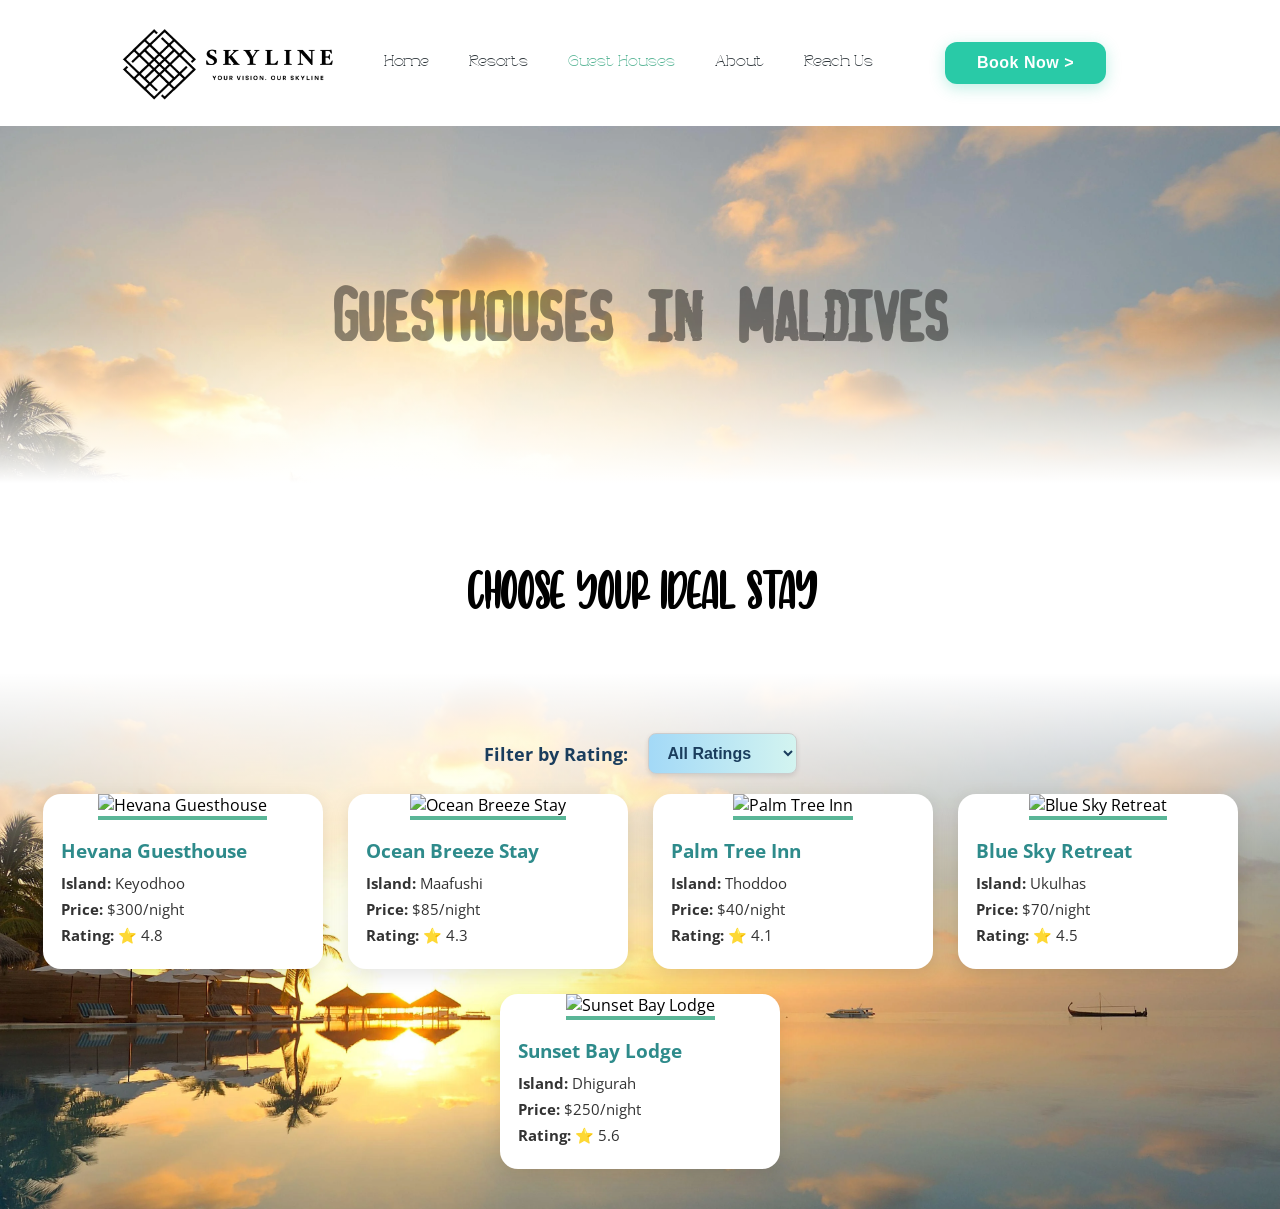
==== guest-houses/index.html @ 6907ae1d "Add files via upload" ====
<!-- Updated guesthouses.html with styled cards -->

<!DOCTYPE html>
<html lang="en">
<head>
  <link rel="stylesheet" href="../fonts/stylesheet.css">
  <link rel="stylesheet" href="https://cdnjs.cloudflare.com/ajax/libs/font-awesome/6.0.0/css/all.min.css">
  <link rel="stylesheet" href="guesthouses.css">
  <link rel="stylesheet" href="../similar.css">
  <meta charset="UTF-8">
  <meta name="viewport" content="width=device-width, initial-scale=1.0">
  <title>Skyline Maldives</title>
  <link rel="icon" type="image/x-icon" href="../imgs/logo2-crop.png">
  <link href="https://fonts.googleapis.com/css2?family=Open+Sans&display=swap" rel="stylesheet">
</head>
<body oncontextmenu="return false;">

  <!-- top part -->
  <header class="top">
    <img class="top-logo" src="../logo/logo.png" alt="image">
    <section class="top-header-section">
      <a href="../">Home</a>
      <a href="../resorts-collection/">Resorts</a>
      <a style="color: rgb(90, 182, 151);" href="">Guest Houses</a>
      <a href="">About</a>
      <a href="">Reach Us</a>
    </section>
    <section class="top-header-buttonsection">
      <button id="booknowbutton" class="top-bookbutton">Book Now ></button>
    </section>  
    <section class="top-section-menu">
      <button id="menuopenorclose" class="buttonsformenu fa-solid fa-bars" onclick="topmenufunc()"></button>
    </section>     
  </header>

  <section id="idmenuforsmallwindow" class="menuforsmallwindow">
    <a href="../index.html">Home</a>
    <a href="../resorts-collection/">Resorts</a>
    <a style="color: rgb(90, 182, 151);" href="">Guest Houses</a>
    <a href="">About</a>
    <a href="">Reach Us</a>
  </section>
 
  <h2 class="top-heading-gh">Guesthouses in Maldives</h2>
  <h2 class="top-heading-gh2">Choose Your Ideal Stay</h2>

  <!-- Guest Houses Display Section -->
  <section class="guesthouse-section">

    <div class="filter-dropdown">
     <label for="ratingFilter">Filter by Rating:</label>
     <select id="ratingFilter" onchange="filterGuesthouses(this.value)">
      <option value="all">All Ratings</option>
      <option value="below4">Below 4 Star</option>
      <option value="4">4 Star</option>
      <option value="5">5 Star</option>
      <option value="5plus">5+ Star</option>
     </select>
    </div>





    <div id="guesthouseContainer" class="guesthouse-container"></div>
  </section>

  <script src="guesthouses.js"></script>
  <script src="../similar.js"></script>
</body>
</html>
---- fonts/stylesheet.css ----
@font-face {
    font-family: 'Austina';
    src: url('Austina.woff2') format('woff2'),
        url('Austina.woff') format('woff');
    font-weight: normal;
    font-style: normal;
    font-display: swap;
}

@font-face {
    font-family: 'Fresh Honey';
    src: url('FreshHoneyRegular.woff2') format('woff2'),
        url('FreshHoneyRegular.woff') format('woff');
    font-weight: normal;
    font-style: normal;
    font-display: swap;
}

@font-face {
    font-family: 'Pelvisthemorko';
    src: url('Pelvisthemorko.woff2') format('woff2'),
        url('Pelvisthemorko.woff') format('woff');
    font-weight: normal;
    font-style: normal;
    font-display: swap;
}

@font-face {
    font-family: 'Grumbear';
    src: url('Grumbear.woff2') format('woff2'),
        url('Grumbear.woff') format('woff');
    font-weight: normal;
    font-style: normal;
    font-display: swap;
}

@font-face {
    font-family: 'MythBusters';
    src: url('MythBusters.woff2') format('woff2'),
        url('MythBusters.woff') format('woff');
    font-weight: normal;
    font-style: normal;
    font-display: swap;
}



@font-face {
    font-family: 'Anecor Gheroos';
    src: url('AnecorGheroos.woff2') format('woff2'),
        url('AnecorGheroos.woff') format('woff');
    font-weight: normal;
    font-style: normal;
    font-display: swap;
}

@font-face {
    font-family: 'Crogue';
    src: url('Crogue.woff2') format('woff2'),
        url('Crogue.woff') format('woff');
    font-weight: normal;
    font-style: normal;
    font-display: swap;
}

@font-face {
    font-family: 'Rosalin Marige';
    src: url('RosalinMarige-Regular.woff2') format('woff2'),
        url('RosalinMarige-Regular.woff') format('woff');
    font-weight: normal;
    font-style: normal;
    font-display: swap;
}
---- guest-houses/guesthouses.css ----
body {
    position: relative;
    height: max-content;
    z-index: 1;
}

.top-heading-gh {
  margin-top: 80px;
  padding-top: 190px;
  text-align: center;
  font-size: 70px;
  padding-bottom: 130px;
  padding-left: 15px;
  padding-right: 15px;
  background: 
    linear-gradient(to bottom, rgba(255, 255, 255, 0) 60%, white 100%),
    url('../imgs/sunset.jpg') no-repeat top center;
  background-size: cover;
  background-position: top;
  background-repeat: no-repeat;
  background-attachment: scroll;
  font-family: 'MythBusters', sans-serif;
  color: rgba(0, 0, 0, 0.427);
  
}

.top-heading-gh2 {
    font-size: 50px;
    margin-top: 30px;
    padding-bottom: 20px;
    padding-top: 20px;
    margin-bottom: 30px;
    text-align: center;
    padding-left: 15px;
    padding-right: 15px;
    font-family: 'Grumbear', sans-serif;
}

.guesthouse-section {
  background: 
    linear-gradient(to top, rgba(255, 255, 255, 0) 60%, white 100%),
    url('../imgs/sunset.jpg') no-repeat top center;
  background-size: cover;
  background-position: center;
  background-repeat: no-repeat;
  background-attachment: scroll;
  padding: 40px 20px;
  font-family: 'Open Sans', sans-serif;
  text-align: center;
}


.filter-buttons {
  margin-bottom: 30px;
}

.filter-buttons select {
  background-color: #e7e7e7;
  color: white;
  border: none;
  padding: 10px 18px;
  border-radius: 8px;
  font-size: 16px;
  font-weight: bold;
  cursor: pointer;
  appearance: none;
  outline: none;
  transition: background-color 0.3s ease;
}

.filter-buttons select:hover {
  background-color: #418a74;
}


.filter-dropdown {
  display: flex;
  align-items: center;
  justify-content: center;
  gap: 10px;
  margin-bottom: 30px;
  font-size: 16px;
  color: #1a5975;
  font-weight: 600;
}

.filter-dropdown label i {
  margin-right: 6px;
  color: #1a5975;
}

.filter-dropdown select {
  background: linear-gradient(to right, #a3d9f7, #d3f4f0);
  border: 2px solid #1a5975;
  border-radius: 10px;
  padding: 10px 16px;
  font-size: 15px;
  color: #1a5975;
  font-weight: 600;
  cursor: pointer;
  transition: all 0.3s ease;
  outline: none;
}

.filter-dropdown select:hover {
  background: linear-gradient(to right, #89cdee, #c1f2ea);
  border-color: #168ca5;
}


.guesthouse-container {
  display: flex;
  flex-wrap: wrap;
  justify-content: center;
  gap: 25px;
}

.guesthouse-card {
  background: white;
  border-radius: 18px;
  box-shadow: 0 6px 20px rgba(0, 0, 0, 0.1);
  width: 280px;
  overflow: hidden;
  transition: transform 0.3s ease, box-shadow 0.3s ease;
}

.guesthouse-card:hover {
  transform: translateY(-8px);
  box-shadow: 0 12px 30px rgba(0, 0, 0, 0.2);
}

.guesthouse-img {
  width: 100%;
  height: 180px;
  object-fit: cover;
  border-bottom: 4px solid #5ab697;
} 

.guesthouse-info {
  padding: 18px;
  text-align: left;
}

.guesthouse-info h3 {
  margin-top: 0;
  color: #2e8b8b;
  margin-bottom: 10px;
}

.guesthouse-info p {
  margin: 6px 0;
  font-size: 15px;
  color: #333;
}

.filter-dropdown {
  margin: 20px auto;
  text-align: center;
}

.filter-dropdown label {
  font-weight: bold;
  font-size: 1.1rem;
  margin-right: 10px;
  color: #1a3d5d; /* deep blue */
}

.filter-dropdown select {
  padding: 10px 15px;
  border-radius: 8px;
  border: 1px solid #ccc;
  font-size: 1rem;
  background-color: #f8faff;
  color: #1a3d5d;
  cursor: pointer;
  box-shadow: 0 2px 5px rgba(0,0,0,0.1);
  transition: all 0.2s ease;
}

.filter-dropdown select:hover {
  border-color: #3498db;
  box-shadow: 0 2px 8px rgba(0,0,0,0.15);
}
---- similar.css ----
@import url('https://fonts.googleapis.com/css2?family=Poppins:wght@100;200;300;400;500;600;700;800;900&display=swap');


:root {
  --primary-color: #29caa7;
  --primary-hover: #1db393;
  --text-dark: #2d353a;
  --text-light: #6c757d;
  --white: #ffffff;
  --bg-light: #f8f9fa;
  --transition: all 0.3s cubic-bezier(0.25, 0.46, 0.45, 0.94);
  --shadow-sm: 0 1px 3px rgba(0,0,0,0.12);
  --shadow-md: 0 4px 6px rgba(0,0,0,0.1);
  --shadow-lg: 0 10px 25px rgba(0,0,0,0.1);
  --radius-sm: 4px;
  --radius-md: 8px;
  --radius-lg: 12px;
}


body {
    margin: 0;
   
}

/** the top part of home page **/

.top {
    position: fixed;
    top: 0;
    left: 0;
    z-index: 9999;
    width: 100%;
    background-color: rgb(255, 255, 255);
    /**background: linear-gradient(to top, rgba(255, 255, 255, 0) 0%, rgb(247, 247, 247) 100%); **/
    display: flex;
    align-items: center;
    justify-content: center;
    /**backdrop-filter: blur(1px); **/
}

.top-logo {
    width:230px;
    height: 86px;
    
    padding-top: 10px;
    padding-bottom: 10px;
    margin-top: 10px;
    margin-bottom: 10px;
}

.top-logo:hover {
    cursor: pointer;
}


.top-header-section {
    display: flex;
    padding-left: 20px;
    padding-right: 20px;
}

.top-header-section a {
    text-decoration: none;
    margin: 20px;
    font-family: 'Rosalin Marige';
    font-size: 16px;
    line-height: 1.7;
    color: rgb(45, 53, 58);
    transition: color 0.5s ease;
    user-select: none;
    -webkit-user-select: none;
    -moz-user-select: none;
    -ms-user-select: none;
}

.top-header-section a:hover {
    color: rgb(90, 182, 151);
    
}


.top-header-buttonsection {
  margin-left: 2rem;
}

.top-bookbutton {
  background-color: var(--primary-color);
  color: var(--white);
  padding: 0.75rem 2rem;
  font-size: 1rem;
  font-weight: 600;
  border: none;
  border-radius: var(--radius-lg);
  cursor: pointer;
  transition: var(--transition);
  box-shadow: 0 4px 15px rgba(41, 202, 167, 0.3);
  letter-spacing: 0.5px;
  display: inline-flex;
  align-items: center;
  gap: 0.5rem;
}

.top-bookbutton:hover {
  background-color: var(--primary-hover);
  transform: translateY(-2px);
  box-shadow: 0 6px 20px rgba(41, 202, 167, 0.4);
}

.top-bookbutton:active {
  transform: translateY(0);
}

.top-bookbutton i {
  transition: var(--transition);
}

.top-bookbutton:hover i {
  transform: translateX(3px);
}

.top-bookbuttonclicked {
  transform: scale(0.95);
}

/** top menu when window is small **/

.displaynone {
    display: none;
}

.displayblock {
    display: block;
}

.top-section-menu {
    
    padding-right: 30px;
    float: right;
    padding-right: 60px;
}

.buttonsformenu {
    display: inline-block;
    color: rgb(0, 89, 255);
    border: none;
    background-color: rgba(255, 228, 196, 0.425);
    padding: 8px 11px 8px 11px;
    border-radius: 3px;
    cursor: pointer;
    transition: 0.2s ease-in;
    display: none;
    
}

.buttonsformenu:hover {
    background-color: rgba(255, 228, 196, 0.514);

}

.menuforsmallwindow {
    width: 100%;
    height: 260px;
    background: white;
    position: fixed;
    top: 10;
    left: 0;
    z-index: 998;
    flex-direction: column;
    text-align: center;
    animation: slideDown 0.5s ease-in forwards;
    display: none;
    left: 0;
    right: 0;
    margin-top: 45px;
    margin-left: auto;
    margin-right: auto;
    padding-top: 10px;
}

.menuforsmallwindow a{
    color: rgba(0, 0, 0, 0.514);
    text-decoration: none;
    font-size: 20px;
    padding-top: 9px;
    padding-bottom: 9px;
    font-family: system-ui, -apple-system, BlinkMacSystemFont, 'Segoe UI', Roboto, Oxygen, Ubuntu, Cantarell, 'Open Sans', 'Helvetica Neue', sans-serif;
    -webkit-user-select: none;
    -moz-user-select: none;
    -ms-user-select: none;
    background-color: none;
    outline: none;
}

.menuforsmallwindow a:hover {
    color: rgb(0, 0, 0);
}

.menuforsmallwindow a:active, .menuforsmallwindow a.active {
  background-color: none;
  outline: none;
}


@keyframes slideDown {
  0% {
    opacity: 0;
    transform: translateY(-300px);
  }
  100% {
    opacity: 1;
    transform: translateY(0);
  }
}

@keyframes slideUp {
  0% {
    opacity: 1;
    transform: translateY(0);
  }
  100% {
    opacity: 0;
    transform: translateY(-300px);
  }
}

/* Animation classes */
.menuforsmallwindow.slide-down {
  animation: slideDown 0.5s ease-in-out forwards;
}

.menuforsmallwindow.slide-up {
  animation: slideUp 0.5s ease-in-out forwards;
}



@media (max-width: 655px) {
  .buttonsformenu {
    margin-right: 20px;
    display: flexbox;
  }

  .top-logo {
    margin-left: 20px;
    display: inline-block;
  }

  .top {
        justify-content: center;
  }
}

@media (max-width: 1120px) {
    .buttonsformenu {
        display: block;
    }

    .top-header-section {
      display: none;
    }

    .top-header-buttonsection {
        display: none;
    }

    .top {
        display: flexbox;
    }

    .top-logo {
        margin-left: 50px; 
        margin-right: 30%;
    }

    .top-headingcontent {
        display: block;
        margin-left: 30%;
    }

    .menuforsmallwindow {
        display: none;
    }
}

@media (max-width: 1120px) {
    .top-logo {
        margin-right: 20%;
    }
}
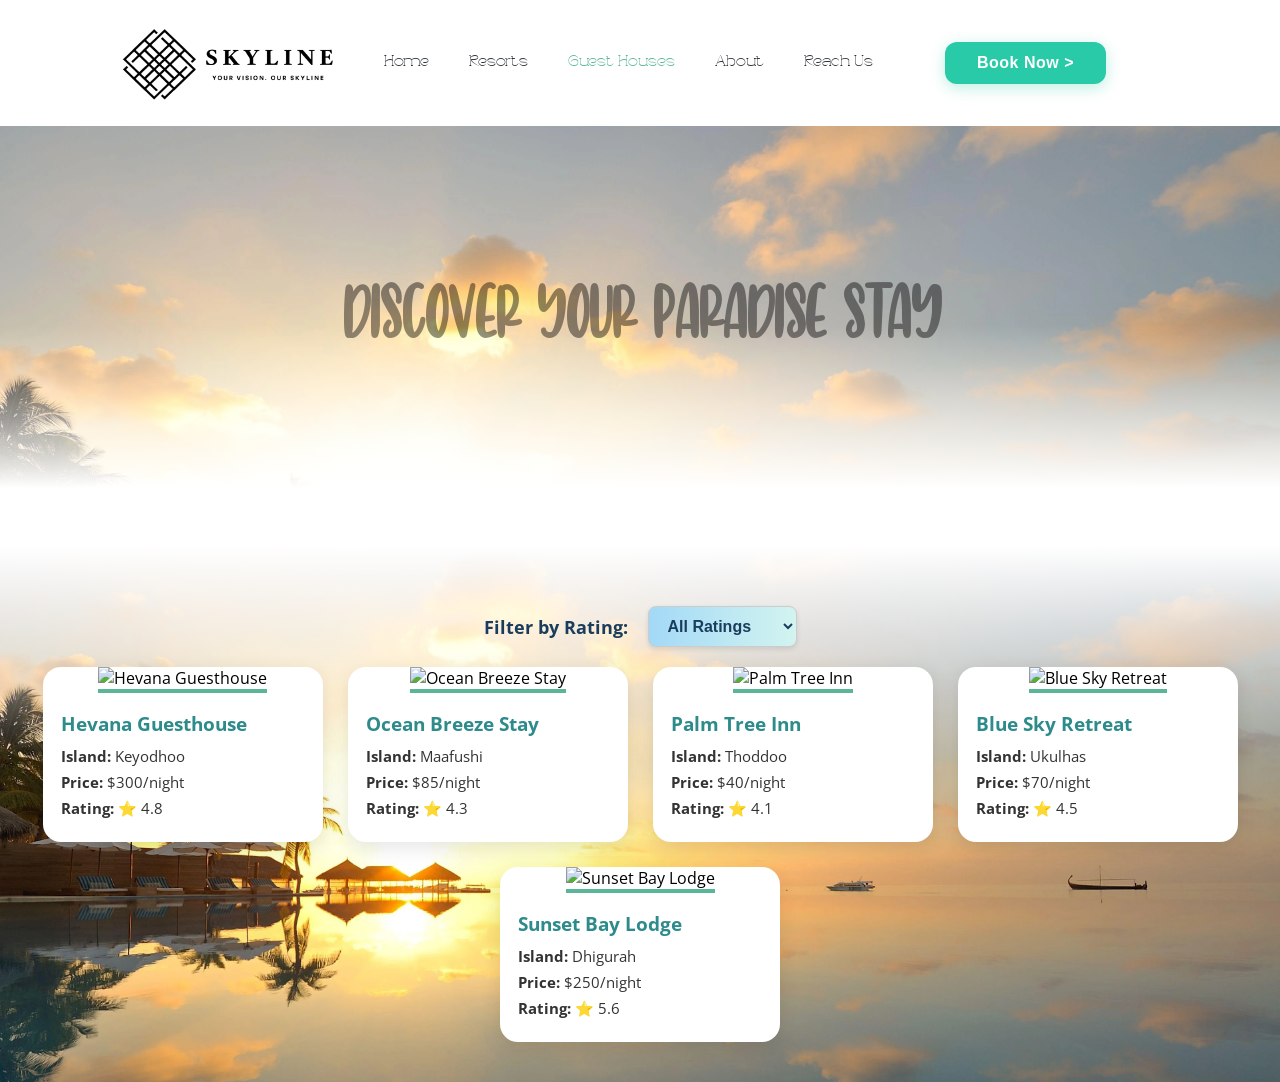
==== commit 525d7a87: "Add files via upload" ====
--- a/guest-houses/index.html
+++ b/guest-houses/index.html
@@ -41,8 +41,8 @@
     <a href="">Reach Us</a>
   </section>
  
-  <h2 class="top-heading-gh">Guesthouses in Maldives</h2>
-  <h2 class="top-heading-gh2">Choose Your Ideal Stay</h2>
+  <h2 class="top-heading-gh">Discover Your Paradise Stay</h2>
+
 
   <!-- Guest Houses Display Section -->
   <section class="guesthouse-section">
--- a/guest-houses/guesthouses.css
+++ b/guest-houses/guesthouses.css
@@ -19,9 +19,12 @@
   background-position: top;
   background-repeat: no-repeat;
   background-attachment: scroll;
-  font-family: 'MythBusters', sans-serif;
+  font-family: 'Grumbear', sans-serif;
   color: rgba(0, 0, 0, 0.427);
-  
+  user-select: none;
+  -webkit-user-select: none;
+  -moz-user-select: none;
+  -ms-user-select: none;
 }
 
 .top-heading-gh2 {
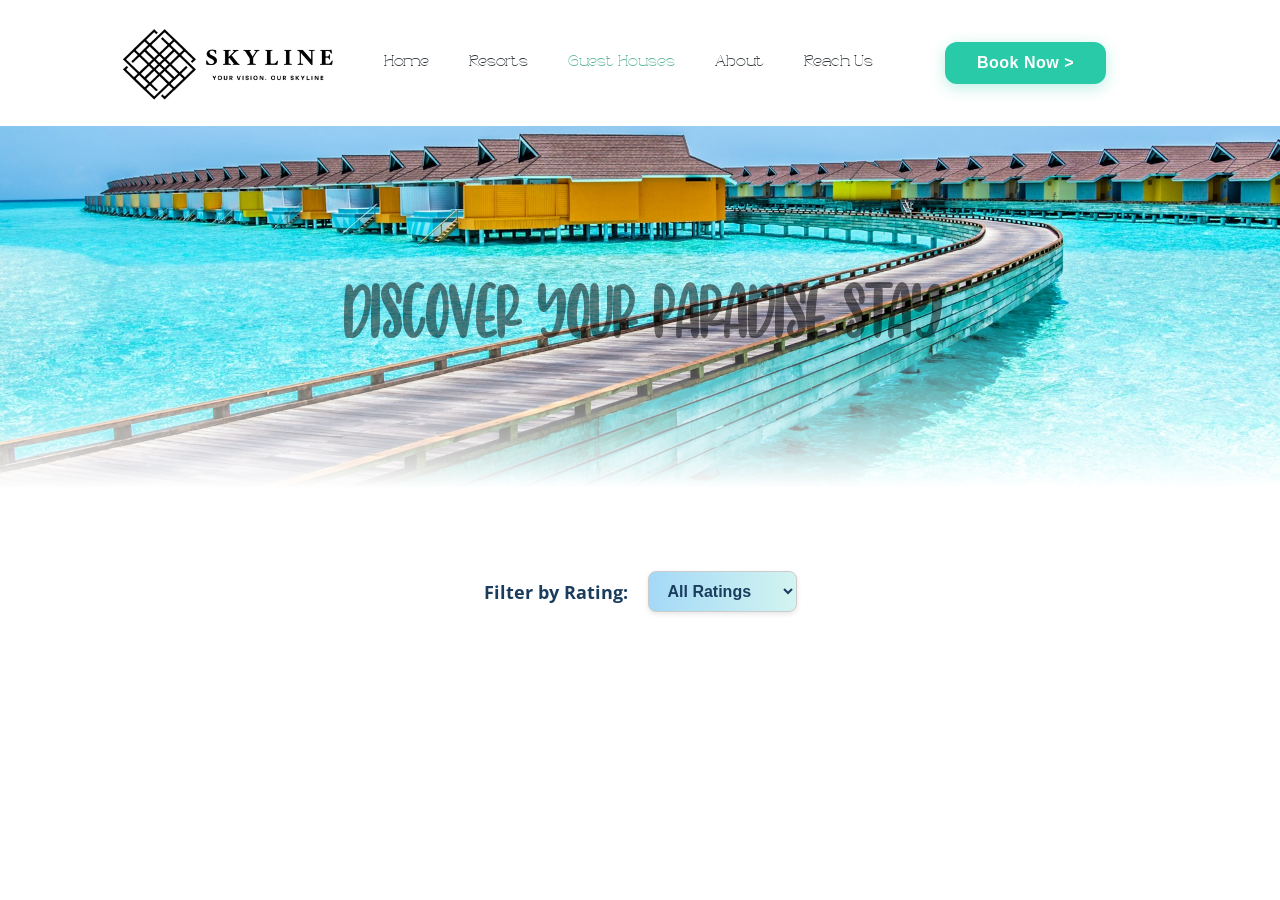
==== commit 2f3df981: "Add files via upload" ====
--- a/guest-houses/index.html
+++ b/guest-houses/index.html
@@ -1,4 +1,4 @@
-<!-- Updated guesthouses.html with styled cards -->
+
 
 <!DOCTYPE html>
 <html lang="en">
@@ -44,7 +44,6 @@
   <h2 class="top-heading-gh">Discover Your Paradise Stay</h2>
 
 
-  <!-- Guest Houses Display Section -->
   <section class="guesthouse-section">
 
     <div class="filter-dropdown">
@@ -69,4 +68,3 @@
   <script src="../similar.js"></script>
 </body>
 </html>
-
--- a/guest-houses/guesthouses.css
+++ b/guest-houses/guesthouses.css
@@ -10,70 +10,37 @@
   text-align: center;
   font-size: 70px;
   padding-bottom: 130px;
-  padding-left: 15px;
+  padding-left: 15px; 
   padding-right: 15px;
   background: 
     linear-gradient(to bottom, rgba(255, 255, 255, 0) 60%, white 100%),
-    url('../imgs/sunset.jpg') no-repeat top center;
+    url('../imgs/guesthback.jpg') no-repeat;
   background-size: cover;
-  background-position: top;
+  background-position: center;
   background-repeat: no-repeat;
   background-attachment: scroll;
   font-family: 'Grumbear', sans-serif;
-  color: rgba(0, 0, 0, 0.427);
+  color: rgba(0, 0, 0, 0.493);
+  text-shadow: 5px white;
   user-select: none;
   -webkit-user-select: none;
   -moz-user-select: none;
   -ms-user-select: none;
 }
 
-.top-heading-gh2 {
-    font-size: 50px;
-    margin-top: 30px;
-    padding-bottom: 20px;
-    padding-top: 20px;
-    margin-bottom: 30px;
-    text-align: center;
-    padding-left: 15px;
-    padding-right: 15px;
-    font-family: 'Grumbear', sans-serif;
-}
 
 .guesthouse-section {
-  background: 
-    linear-gradient(to top, rgba(255, 255, 255, 0) 60%, white 100%),
-    url('../imgs/sunset.jpg') no-repeat top center;
   background-size: cover;
   background-position: center;
   background-repeat: no-repeat;
   background-attachment: scroll;
   padding: 40px 20px;
+  padding-top: 5px;
   font-family: 'Open Sans', sans-serif;
   text-align: center;
 }
 
 
-.filter-buttons {
-  margin-bottom: 30px;
-}
-
-.filter-buttons select {
-  background-color: #e7e7e7;
-  color: white;
-  border: none;
-  padding: 10px 18px;
-  border-radius: 8px;
-  font-size: 16px;
-  font-weight: bold;
-  cursor: pointer;
-  appearance: none;
-  outline: none;
-  transition: background-color 0.3s ease;
-}
-
-.filter-buttons select:hover {
-  background-color: #418a74;
-}
 
 
 .filter-dropdown {
@@ -81,15 +48,23 @@
   align-items: center;
   justify-content: center;
   gap: 10px;
-  margin-bottom: 30px;
+  padding-bottom: 60px;
   font-size: 16px;
   color: #1a5975;
   font-weight: 600;
+  user-select: none;
+  -webkit-user-select: none;
+  -moz-user-select: none;
+  -ms-user-select: none;
 }
 
 .filter-dropdown label i {
   margin-right: 6px;
   color: #1a5975;
+  user-select: none;
+  -webkit-user-select: none;
+  -moz-user-select: none;
+  -ms-user-select: none;
 }
 
 .filter-dropdown select {
@@ -122,7 +97,7 @@
   background: white;
   border-radius: 18px;
   box-shadow: 0 6px 20px rgba(0, 0, 0, 0.1);
-  width: 280px;
+  width: 300px;
   overflow: hidden;
   transition: transform 0.3s ease, box-shadow 0.3s ease;
 }
